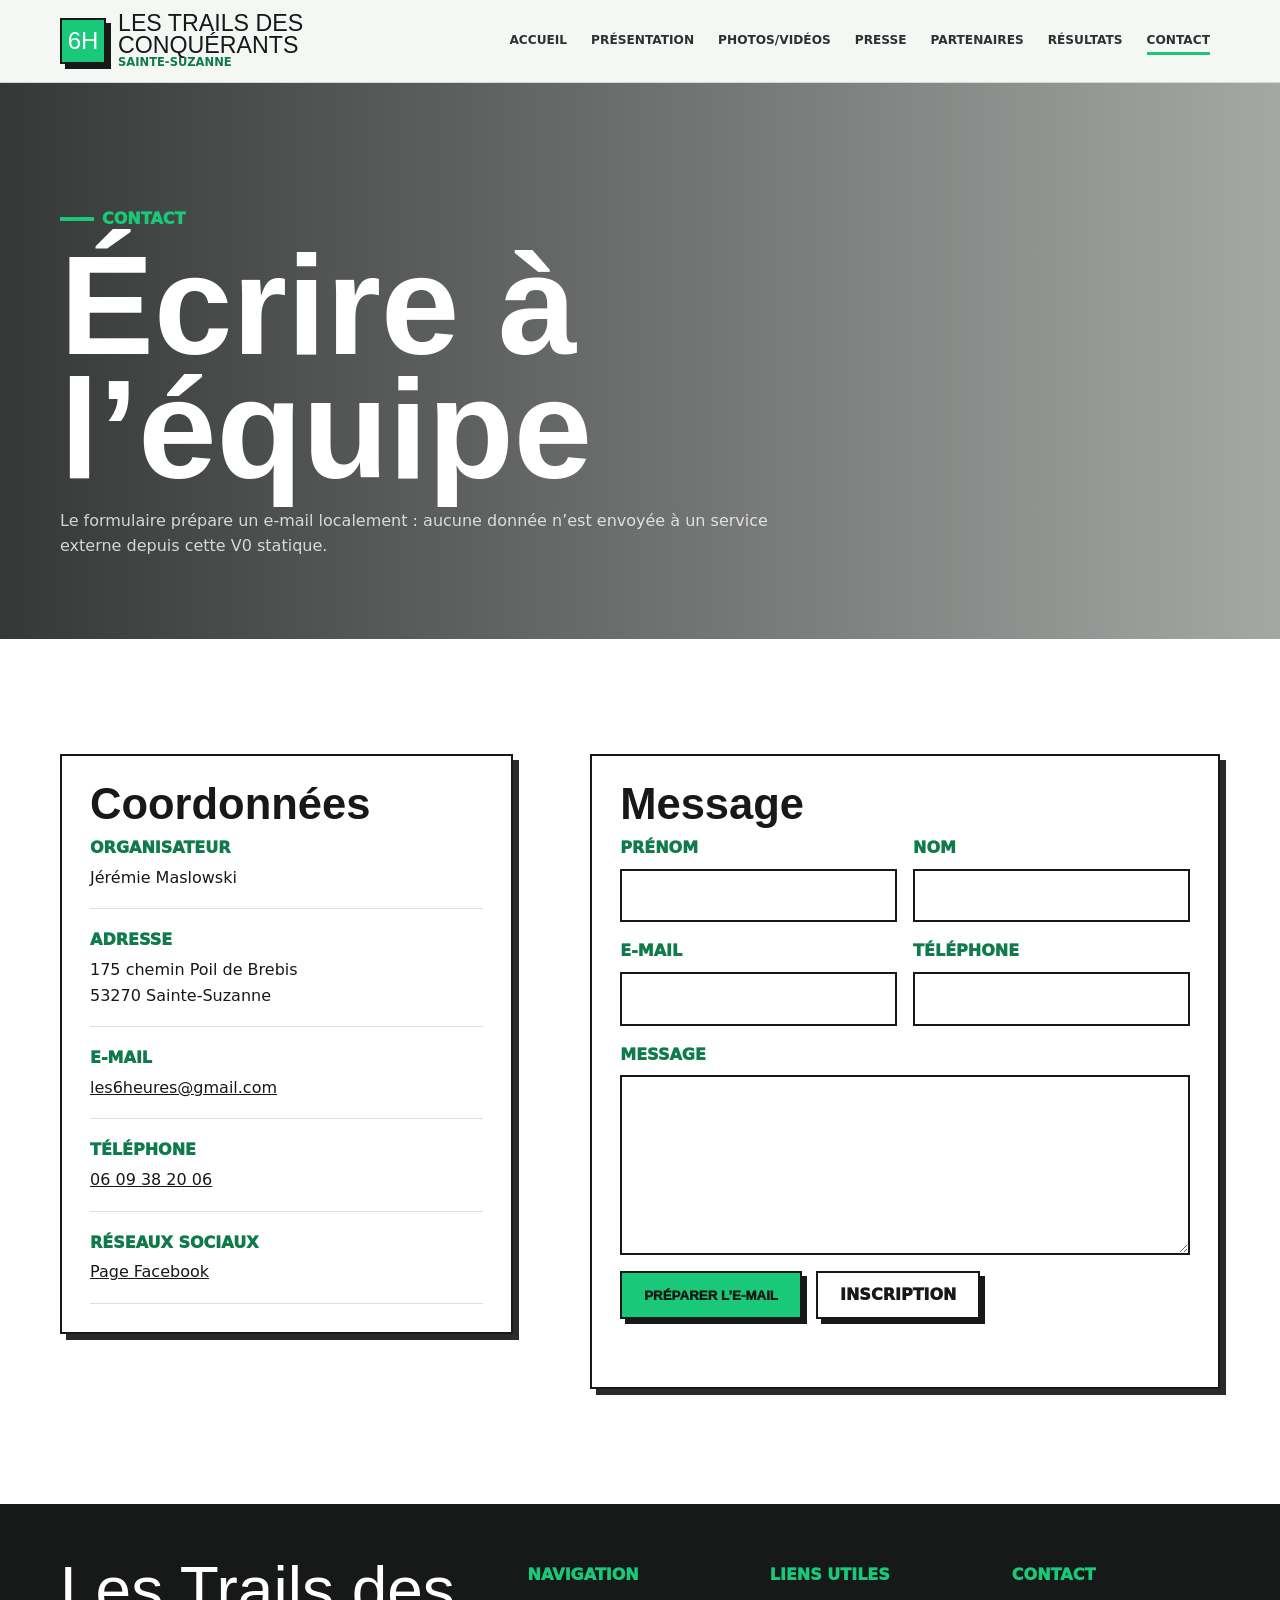
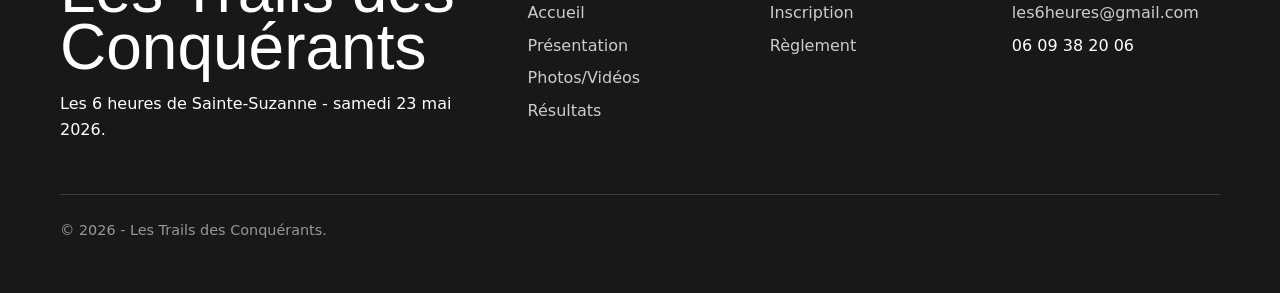
==== contact.html @ f490e1bf "Create Les Trails des Conquerants site" ====
<!doctype html>
<html lang="fr">
  <head>
    <meta charset="utf-8">
    <meta name="viewport" content="width=device-width, initial-scale=1">
    <title>Contact - Les Trails des Conquérants</title>
    <meta name="description" content="Contact de l’organisation des Trails des Conquérants, les 6 heures de Sainte-Suzanne.">
    <link rel="icon" type="image/svg+xml" href="assets/favicon.svg">
    <link rel="stylesheet" href="assets/css/styles.css">
  </head>
  <body data-page="contact">
    <div class="site-shell">
      <header class="site-header"><div class="container nav-wrap"><a class="brand" href="index.html" aria-label="Accueil Les Trails des Conquérants"><span class="brand-badge">6H</span><span><span class="brand-title">Les Trails des Conquérants</span><span class="brand-subtitle">Sainte-Suzanne</span></span></a><button class="menu-toggle" type="button" data-menu-toggle aria-expanded="false" aria-label="Ouvrir le menu"><span class="menu-bars" aria-hidden="true"><span></span><span></span><span></span></span>Menu</button><nav class="site-nav" data-site-nav aria-label="Navigation principale"><a class="nav-link" href="index.html">Accueil</a><a class="nav-link" href="presentation.html">Présentation</a><a class="nav-link" href="photos.html">Photos/Vidéos</a><a class="nav-link" href="presse.html">Presse</a><a class="nav-link" href="partenaires.html">Partenaires</a><a class="nav-link" href="resultats.html">Résultats</a><a class="nav-link" href="contact.html">Contact</a></nav></div></header>
      <main>
        <section class="page-hero with-image" style="--page-image: url('assets/img/hero-village.jpg');">
          <div class="container">
            <span class="eyebrow">Contact</span>
            <h1>Écrire à l’équipe</h1>
            <p>Le formulaire prépare un e-mail localement : aucune donnée n’est envoyée à un service externe depuis cette V0 statique.</p>
          </div>
        </section>

        <section class="section white">
          <div class="container contact-layout">
            <aside class="contact-card">
              <h3>Coordonnées</h3>
              <dl class="contact-list">
                <div><dt>Organisateur</dt><dd>Jérémie Maslowski</dd></div>
                <div><dt>Adresse</dt><dd>175 chemin Poil de Brebis<br>53270 Sainte-Suzanne</dd></div>
                <div><dt>E-mail</dt><dd><a href="mailto:les6heures@gmail.com">les6heures@gmail.com</a></dd></div>
                <div><dt>Téléphone</dt><dd><a href="tel:+33609382006">06 09 38 20 06</a></dd></div>
                <div><dt>Réseaux sociaux</dt><dd><a href="https://www.facebook.com/les.6.heures.de.sainte.suzanne.et.chammes" target="_blank" rel="noreferrer">Page Facebook</a></dd></div>
              </dl>
            </aside>
            <section class="contact-card">
              <h3>Message</h3>
              <form class="contact-form" data-contact-form>
                <div class="form-grid">
                  <div class="field"><label for="prenom">Prénom</label><input id="prenom" name="prenom" autocomplete="given-name"></div>
                  <div class="field"><label for="nom">Nom</label><input id="nom" name="nom" autocomplete="family-name"></div>
                  <div class="field"><label for="email">E-mail</label><input id="email" name="email" type="email" autocomplete="email" required></div>
                  <div class="field"><label for="telephone">Téléphone</label><input id="telephone" name="telephone" type="tel" autocomplete="tel"></div>
                  <div class="field full"><label for="message">Message</label><textarea id="message" name="message" required></textarea></div>
                </div>
                <div class="contact-actions">
                  <button class="button" type="submit">Préparer l’e-mail</button>
                  <a class="button secondary" href="https://www.strayde.com/les-6-heures-de-sainte-suzanne-et-chammes" target="_blank" rel="noreferrer">Inscription</a>
                </div>
                <p class="form-status" data-form-status aria-live="polite"></p>
              </form>
            </section>
          </div>
        </section>
      </main>
      <footer class="site-footer"><div class="container"><div class="footer-grid"><div><p class="footer-logo">Les Trails des Conquérants</p><p>Les 6 heures de Sainte-Suzanne - samedi 23 mai 2026.</p></div><div><span class="footer-title">Navigation</span><ul class="footer-list"><li><a href="index.html">Accueil</a></li><li><a href="presentation.html">Présentation</a></li><li><a href="photos.html">Photos/Vidéos</a></li><li><a href="resultats.html">Résultats</a></li></ul></div><div><span class="footer-title">Liens utiles</span><ul class="footer-list"><li><a href="https://www.strayde.com/les-6-heures-de-sainte-suzanne-et-chammes" target="_blank" rel="noreferrer">Inscription</a></li><li><a href="https://e04a4b11-f566-4e26-bbfb-964e0e38be47.filesusr.com/ugd/b395d0_584824db77064c71834c0f9d84c1de9d.pdf" target="_blank" rel="noreferrer">Règlement</a></li></ul></div><div><span class="footer-title">Contact</span><ul class="footer-list"><li><a href="mailto:les6heures@gmail.com">les6heures@gmail.com</a></li><li>06 09 38 20 06</li></ul></div></div><p class="footer-bottom">© 2026 - Les Trails des Conquérants.</p></div></footer>
    </div>
    <script src="assets/js/main.js"></script>
  </body>
</html>
---- assets/css/styles.css ----
:root {
  --green: #19c879;
  --green-dark: #0f7a4b;
  --ink: #171918;
  --charcoal: #2f3030;
  --mist: #f5f7f4;
  --stone: #e5ddd0;
  --sky: #f2d6d6;
  --white: #ffffff;
  --line: rgba(23, 25, 24, 0.14);
  --shadow: 0 24px 80px rgba(12, 24, 18, 0.18);
  --display: Impact, Haettenschweiler, "Arial Narrow Bold", "Arial Black", sans-serif;
  --body: Inter, ui-sans-serif, system-ui, -apple-system, BlinkMacSystemFont, "Segoe UI", sans-serif;
}

* {
  box-sizing: border-box;
}

html {
  scroll-behavior: smooth;
}

body {
  margin: 0;
  color: var(--ink);
  background: var(--mist);
  font-family: var(--body);
  font-size: 16px;
  line-height: 1.6;
}

body.menu-open {
  overflow: hidden;
}

img {
  display: block;
  max-width: 100%;
}

a {
  color: inherit;
}

.site-shell {
  overflow: hidden;
}

.container {
  width: min(1160px, calc(100% - 40px));
  margin: 0 auto;
}

.site-header {
  position: sticky;
  top: 0;
  z-index: 40;
  background: rgba(245, 247, 244, 0.92);
  border-bottom: 1px solid var(--line);
  backdrop-filter: blur(18px);
}

.nav-wrap {
  display: flex;
  align-items: center;
  justify-content: space-between;
  min-height: 82px;
  gap: 24px;
}

.brand {
  display: grid;
  grid-template-columns: 46px auto;
  align-items: center;
  gap: 12px;
  color: var(--ink);
  text-decoration: none;
}

.brand-badge {
  display: grid;
  place-items: center;
  width: 46px;
  height: 46px;
  border: 2px solid var(--ink);
  background: var(--green);
  color: var(--white);
  font-family: var(--display);
  font-size: 24px;
  line-height: 1;
  box-shadow: 5px 5px 0 var(--ink);
}

.brand-title,
.brand-subtitle,
.eyebrow,
.hero-kicker,
.section-kicker,
.mini-label,
.stat-label,
.button,
.nav-link,
.course-type,
.result-meta,
.footer-title {
  text-transform: uppercase;
}

.brand-title {
  display: block;
  font-family: var(--display);
  font-size: clamp(1.15rem, 2vw, 1.45rem);
  line-height: 0.95;
}

.brand-subtitle {
  display: block;
  color: var(--green-dark);
  font-size: 0.72rem;
  font-weight: 900;
  line-height: 1.2;
}

.menu-toggle {
  display: none;
  align-items: center;
  gap: 8px;
  border: 2px solid var(--ink);
  background: var(--white);
  color: var(--ink);
  min-height: 42px;
  padding: 0 14px;
  font-weight: 900;
  cursor: pointer;
}

.menu-bars {
  display: grid;
  gap: 4px;
}

.menu-bars span {
  width: 18px;
  height: 2px;
  background: var(--ink);
}

.site-nav {
  display: flex;
  align-items: center;
  gap: 4px;
}

.nav-link {
  position: relative;
  padding: 12px 10px;
  color: var(--charcoal);
  font-size: 0.76rem;
  font-weight: 900;
  letter-spacing: 0;
  text-decoration: none;
}

.nav-link::after {
  content: "";
  position: absolute;
  left: 10px;
  right: 10px;
  bottom: 8px;
  height: 3px;
  background: var(--green);
  transform: scaleX(0);
  transform-origin: left;
  transition: transform 180ms ease;
}

.nav-link:hover::after,
.nav-link:focus-visible::after,
[data-page="home"] .nav-link[href="index.html"]::after,
[data-page="presentation"] .nav-link[href="presentation.html"]::after,
[data-page="photos"] .nav-link[href="photos.html"]::after,
[data-page="presse"] .nav-link[href="presse.html"]::after,
[data-page="partenaires"] .nav-link[href="partenaires.html"]::after,
[data-page="resultats"] .nav-link[href="resultats.html"]::after,
[data-page="contact"] .nav-link[href="contact.html"]::after {
  transform: scaleX(1);
}

.button {
  display: inline-flex;
  align-items: center;
  justify-content: center;
  min-height: 48px;
  padding: 0 22px;
  border: 2px solid var(--ink);
  background: var(--green);
  color: var(--ink);
  font-weight: 950;
  text-decoration: none;
  box-shadow: 5px 5px 0 var(--ink);
  transition: transform 160ms ease, box-shadow 160ms ease, background 160ms ease;
}

.button:hover,
.button:focus-visible {
  transform: translate(3px, 3px);
  box-shadow: 2px 2px 0 var(--ink);
}

.button.secondary {
  background: var(--white);
}

.button.dark {
  background: var(--ink);
  color: var(--white);
  box-shadow: 5px 5px 0 var(--green);
}

.button.ghost {
  background: transparent;
  color: var(--white);
  border-color: rgba(255, 255, 255, 0.82);
  box-shadow: none;
}

.hero {
  position: relative;
  min-height: calc(100vh - 82px);
  display: grid;
  align-items: end;
  background:
    linear-gradient(90deg, rgba(10, 14, 12, 0.86) 0%, rgba(10, 14, 12, 0.58) 46%, rgba(10, 14, 12, 0.2) 100%),
    url("../img/hero-village.jpg") center / cover;
  color: var(--white);
}

.hero::after {
  content: "";
  position: absolute;
  inset: auto 0 0;
  height: 12px;
  background: repeating-linear-gradient(90deg, var(--green) 0 70px, var(--ink) 70px 140px);
}

.hero-inner {
  position: relative;
  display: grid;
  grid-template-columns: minmax(0, 1.12fr) minmax(260px, 0.72fr);
  gap: clamp(28px, 6vw, 88px);
  align-items: end;
  padding: clamp(78px, 14vh, 148px) 0 clamp(62px, 10vh, 106px);
}

.hero-copy {
  max-width: 780px;
}

.eyebrow,
.hero-kicker,
.section-kicker,
.mini-label {
  display: inline-flex;
  align-items: center;
  gap: 8px;
  color: var(--green);
  font-weight: 950;
  letter-spacing: 0;
}

.eyebrow::before,
.section-kicker::before {
  content: "";
  width: 34px;
  height: 4px;
  background: currentColor;
}

.hero h1,
.page-hero h1,
.section-title,
.footer-logo {
  font-family: var(--display);
  letter-spacing: 0;
  line-height: 0.88;
}

.hero h1 {
  max-width: 720px;
  margin: 20px 0 18px;
  font-size: clamp(4.2rem, 12vw, 10.5rem);
}

.hero-lead {
  max-width: 640px;
  margin: 0 0 28px;
  color: rgba(255, 255, 255, 0.9);
  font-size: clamp(1.08rem, 2vw, 1.28rem);
}

.hero-actions,
.section-actions,
.cta-actions,
.contact-actions {
  display: flex;
  flex-wrap: wrap;
  gap: 14px;
  align-items: center;
}

.hero-panel {
  align-self: stretch;
  display: grid;
  align-content: space-between;
  gap: 18px;
}

.event-mark {
  min-height: 250px;
  border: 2px solid rgba(255, 255, 255, 0.7);
  background:
    linear-gradient(rgba(255, 255, 255, 0.04), rgba(255, 255, 255, 0.04)),
    url("../img/logo-propositions.png") 100% 100% / 200% 200% no-repeat;
  box-shadow: 10px 10px 0 rgba(25, 200, 121, 0.8);
}

.date-card {
  padding: 22px;
  background: rgba(23, 25, 24, 0.8);
  border: 2px solid rgba(255, 255, 255, 0.22);
}

.date-card strong {
  display: block;
  font-family: var(--display);
  font-size: clamp(2.1rem, 4.6vw, 4rem);
  line-height: 0.9;
}

.date-card span {
  color: rgba(255, 255, 255, 0.76);
  font-weight: 800;
}

.quick-stats {
  display: grid;
  grid-template-columns: repeat(4, 1fr);
  border-bottom: 1px solid var(--line);
  background: var(--white);
}

.stat {
  padding: clamp(22px, 4vw, 40px);
  border-right: 1px solid var(--line);
}

.stat:last-child {
  border-right: 0;
}

.stat-number {
  display: block;
  font-family: var(--display);
  font-size: clamp(2.2rem, 5vw, 5rem);
  line-height: 0.86;
  color: var(--ink);
}

.stat-label {
  display: block;
  margin-top: 8px;
  color: var(--green-dark);
  font-size: 0.82rem;
  font-weight: 950;
}

.section {
  padding: clamp(72px, 9vw, 132px) 0;
}

.section.compact {
  padding: clamp(52px, 7vw, 92px) 0;
}

.section.white {
  background: var(--white);
}

.section.dark {
  background: var(--ink);
  color: var(--white);
}

.section.stone {
  background: var(--stone);
}

.section-header {
  display: grid;
  grid-template-columns: minmax(0, 0.9fr) minmax(280px, 0.62fr);
  gap: clamp(24px, 6vw, 72px);
  align-items: end;
  margin-bottom: clamp(30px, 5vw, 64px);
}

.section-title {
  margin: 10px 0 0;
  font-size: clamp(3rem, 7vw, 7rem);
}

.section-intro {
  margin: 0;
  color: rgba(23, 25, 24, 0.72);
  font-size: clamp(1rem, 1.5vw, 1.18rem);
}

.dark .section-intro {
  color: rgba(255, 255, 255, 0.72);
}

.split {
  display: grid;
  grid-template-columns: minmax(0, 0.96fr) minmax(300px, 0.78fr);
  gap: clamp(28px, 6vw, 84px);
  align-items: center;
}

.text-stack > * + * {
  margin-top: 18px;
}

.text-stack h2,
.text-stack h3 {
  margin-bottom: 0;
}

.image-frame {
  position: relative;
  border: 2px solid var(--ink);
  box-shadow: 12px 12px 0 var(--green);
  overflow: hidden;
}

.image-frame img {
  width: 100%;
  height: 100%;
  min-height: 420px;
  object-fit: cover;
}

.values-grid,
.cards-grid,
.course-grid,
.partners-grid,
.results-grid,
.press-grid,
.video-grid {
  display: grid;
  gap: 18px;
}

.values-grid {
  grid-template-columns: repeat(3, 1fr);
}

.value-card,
.course-card,
.result-card,
.partner-card,
.press-item,
.video-card,
.contact-card,
.quote-card {
  border: 2px solid var(--ink);
  background: var(--white);
  box-shadow: 6px 6px 0 rgba(23, 25, 24, 0.92);
}

.dark .value-card,
.dark .course-card,
.dark .result-card,
.dark .video-card {
  background: #232625;
  color: var(--white);
  border-color: rgba(255, 255, 255, 0.24);
  box-shadow: 6px 6px 0 var(--green);
}

.value-card {
  padding: clamp(24px, 4vw, 36px);
}

.value-card h3,
.course-card h3,
.result-card h3,
.partner-card h3,
.video-card h3,
.contact-card h3 {
  margin: 0 0 10px;
  font-family: var(--display);
  font-size: clamp(1.8rem, 3.4vw, 3rem);
  line-height: 0.95;
}

.value-card p,
.course-card p,
.partner-card p,
.video-card p,
.contact-card p {
  margin: 0;
}

.cards-grid {
  grid-template-columns: repeat(3, minmax(0, 1fr));
}

.course-grid {
  grid-template-columns: repeat(4, minmax(0, 1fr));
}

.course-card {
  min-height: 100%;
  padding: 22px;
}

.course-distance {
  display: block;
  color: var(--green);
  font-family: var(--display);
  font-size: clamp(3rem, 6vw, 5.6rem);
  line-height: 0.88;
}

.course-type,
.result-meta {
  display: block;
  margin: 8px 0 14px;
  color: var(--green-dark);
  font-size: 0.8rem;
  font-weight: 950;
}

.dark .course-type,
.dark .result-meta {
  color: var(--green);
}

.page-hero {
  position: relative;
  display: grid;
  align-items: end;
  min-height: 430px;
  background: var(--ink);
  color: var(--white);
}

.page-hero.with-image {
  background:
    linear-gradient(90deg, rgba(10, 14, 12, 0.82), rgba(10, 14, 12, 0.34)),
    var(--page-image) center / cover;
}

.page-hero .container {
  padding: 120px 0 64px;
}

.page-hero h1 {
  max-width: 900px;
  margin: 12px 0 0;
  font-size: clamp(4rem, 11vw, 10rem);
}

.page-hero p {
  max-width: 720px;
  color: rgba(255, 255, 255, 0.78);
}

.schedule {
  display: grid;
  gap: 10px;
}

.schedule-row {
  display: grid;
  grid-template-columns: 120px 1fr;
  gap: 18px;
  padding: 18px 0;
  border-bottom: 1px solid var(--line);
}

.schedule-time {
  color: var(--green-dark);
  font-family: var(--display);
  font-size: 1.8rem;
  line-height: 0.95;
}

.gallery {
  display: grid;
  grid-template-columns: repeat(12, 1fr);
  grid-auto-rows: 110px;
  gap: 12px;
}

.gallery a {
  position: relative;
  grid-column: span 4;
  overflow: hidden;
  border: 2px solid var(--ink);
  background: var(--ink);
}

.gallery a:nth-child(1),
.gallery a:nth-child(6) {
  grid-column: span 6;
  grid-row: span 3;
}

.gallery a:nth-child(2),
.gallery a:nth-child(5) {
  grid-row: span 2;
}

.gallery a:nth-child(3),
.gallery a:nth-child(4),
.gallery a:nth-child(7) {
  grid-row: span 2;
}

.gallery img,
.press-item img {
  width: 100%;
  height: 100%;
  object-fit: cover;
  transition: transform 260ms ease;
}

.gallery a:hover img,
.press-item:hover img {
  transform: scale(1.04);
}

.video-grid {
  grid-template-columns: repeat(3, 1fr);
}

.video-card {
  display: flex;
  flex-direction: column;
  min-height: 220px;
  padding: 24px;
}

.video-card .button {
  margin-top: auto;
  align-self: flex-start;
}

.press-grid {
  grid-template-columns: repeat(3, 1fr);
}

.press-item {
  min-height: 360px;
  overflow: hidden;
}

.partners-grid {
  grid-template-columns: repeat(3, 1fr);
}

.partner-card {
  display: grid;
  grid-template-rows: 150px auto;
  min-height: 100%;
  overflow: hidden;
}

.partner-logo {
  display: grid;
  place-items: center;
  padding: 22px;
  background: #f7f7f3;
  border-bottom: 2px solid var(--ink);
}

.partner-logo img {
  max-width: 100%;
  max-height: 104px;
  object-fit: contain;
}

.partner-copy {
  padding: 22px;
}

.partner-copy h3 {
  font-size: clamp(1.3rem, 2.5vw, 2.1rem);
}

.results-grid {
  grid-template-columns: repeat(3, 1fr);
}

.result-card {
  padding: 28px;
}

.quote-row {
  display: grid;
  grid-template-columns: repeat(3, 1fr);
  gap: 18px;
}

.quote-card {
  padding: 26px;
}

.quote-card blockquote {
  margin: 0;
  font-size: 1.05rem;
}

.quote-card cite {
  display: block;
  margin-top: 16px;
  color: var(--green-dark);
  font-style: normal;
  font-weight: 900;
}

.contact-layout {
  display: grid;
  grid-template-columns: minmax(260px, 0.72fr) minmax(0, 1fr);
  gap: clamp(28px, 6vw, 80px);
  align-items: start;
}

.contact-card {
  padding: 28px;
}

.contact-list {
  display: grid;
  gap: 18px;
  margin: 0;
}

.contact-list div {
  padding-bottom: 18px;
  border-bottom: 1px solid var(--line);
}

.contact-list dt {
  color: var(--green-dark);
  font-weight: 950;
  text-transform: uppercase;
}

.contact-list dd {
  margin: 4px 0 0;
}

.contact-form {
  display: grid;
  gap: 16px;
}

.form-grid {
  display: grid;
  grid-template-columns: repeat(2, 1fr);
  gap: 16px;
}

.field {
  display: grid;
  gap: 8px;
}

.field.full {
  grid-column: 1 / -1;
}

.field label {
  color: var(--green-dark);
  font-weight: 950;
  text-transform: uppercase;
}

.field input,
.field textarea {
  width: 100%;
  border: 2px solid var(--ink);
  background: var(--white);
  color: var(--ink);
  font: inherit;
  min-height: 48px;
  padding: 12px 14px;
}

.field textarea {
  min-height: 180px;
  resize: vertical;
}

.form-status {
  min-height: 24px;
  margin: 0;
  color: var(--green-dark);
  font-weight: 800;
}

.cta-band {
  background:
    linear-gradient(90deg, rgba(23, 25, 24, 0.9), rgba(23, 25, 24, 0.62)),
    url("../img/village-panorama.jpg") center / cover;
  color: var(--white);
}

.cta-layout {
  display: grid;
  grid-template-columns: minmax(0, 1fr) auto;
  gap: 28px;
  align-items: center;
}

.cta-layout h2 {
  margin: 0 0 12px;
  font-family: var(--display);
  font-size: clamp(3rem, 7vw, 6.5rem);
  line-height: 0.88;
}

.cta-layout p {
  max-width: 680px;
  margin: 0;
  color: rgba(255, 255, 255, 0.75);
}

.site-footer {
  background: var(--ink);
  color: var(--white);
  padding: 58px 0 36px;
}

.footer-grid {
  display: grid;
  grid-template-columns: minmax(240px, 1fr) repeat(3, minmax(160px, 0.48fr));
  gap: 34px;
}

.footer-logo {
  margin: 0 0 12px;
  font-size: clamp(2.4rem, 5vw, 4.2rem);
}

.footer-title {
  display: block;
  margin-bottom: 12px;
  color: var(--green);
  font-weight: 950;
}

.footer-list {
  display: grid;
  gap: 7px;
  margin: 0;
  padding: 0;
  list-style: none;
}

.footer-list a {
  color: rgba(255, 255, 255, 0.78);
  text-decoration: none;
}

.footer-list a:hover,
.footer-list a:focus-visible {
  color: var(--green);
}

.footer-bottom {
  margin-top: 36px;
  padding-top: 24px;
  border-top: 1px solid rgba(255, 255, 255, 0.16);
  color: rgba(255, 255, 255, 0.55);
  font-size: 0.9rem;
}

.sr-only {
  position: absolute;
  width: 1px;
  height: 1px;
  padding: 0;
  margin: -1px;
  overflow: hidden;
  clip: rect(0, 0, 0, 0);
  white-space: nowrap;
  border: 0;
}

@media (max-width: 980px) {
  .menu-toggle {
    display: inline-flex;
    position: relative;
    z-index: 50;
  }

  .site-nav {
    position: fixed;
    inset: 0;
    display: grid;
    align-content: center;
    justify-items: start;
    gap: 10px;
    padding: 96px 36px 36px;
    background: var(--ink);
    color: var(--white);
    transform: translateX(100%);
    transition: transform 220ms ease;
  }

  .menu-open .site-nav {
    transform: translateX(0);
  }

  .nav-link {
    color: var(--white);
    font-family: var(--display);
    font-size: clamp(2.2rem, 10vw, 5rem);
    line-height: 0.95;
  }

  .nav-link::after {
    bottom: 4px;
    height: 5px;
  }

  .hero-inner,
  .section-header,
  .split,
  .contact-layout,
  .cta-layout,
  .footer-grid {
    grid-template-columns: 1fr;
  }

  .hero-panel {
    grid-template-columns: 1fr 1fr;
  }

  .quick-stats,
  .course-grid,
  .partners-grid,
  .results-grid,
  .video-grid,
  .quote-row,
  .values-grid {
    grid-template-columns: repeat(2, 1fr);
  }

  .press-grid {
    grid-template-columns: repeat(2, 1fr);
  }
}

@media (max-width: 680px) {
  .container {
    width: min(100% - 28px, 1160px);
  }

  .brand {
    grid-template-columns: 40px auto;
  }

  .brand-badge {
    width: 40px;
    height: 40px;
    font-size: 21px;
    box-shadow: 4px 4px 0 var(--ink);
  }

  .brand-title {
    font-size: 1rem;
  }

  .brand-subtitle {
    font-size: 0.64rem;
  }

  .nav-wrap {
    min-height: 72px;
  }

  .hero {
    min-height: calc(100vh - 72px);
  }

  .hero h1,
  .page-hero h1 {
    font-size: clamp(3.4rem, 18vw, 5.8rem);
  }

  .hero-inner {
    padding-top: 70px;
  }

  .hero-panel,
  .quick-stats,
  .course-grid,
  .partners-grid,
  .results-grid,
  .video-grid,
  .press-grid,
  .quote-row,
  .values-grid,
  .cards-grid,
  .form-grid {
    grid-template-columns: 1fr;
  }

  .event-mark {
    min-height: 220px;
  }

  .stat {
    border-right: 0;
    border-bottom: 1px solid var(--line);
  }

  .gallery {
    grid-template-columns: 1fr;
    grid-auto-rows: 240px;
  }

  .gallery a,
  .gallery a:nth-child(1),
  .gallery a:nth-child(2),
  .gallery a:nth-child(3),
  .gallery a:nth-child(4),
  .gallery a:nth-child(5),
  .gallery a:nth-child(6),
  .gallery a:nth-child(7) {
    grid-column: auto;
    grid-row: auto;
  }

  .schedule-row {
    grid-template-columns: 1fr;
    gap: 6px;
  }

  .cta-actions,
  .hero-actions,
  .section-actions,
  .contact-actions {
    align-items: stretch;
  }

  .button {
    width: 100%;
  }
}
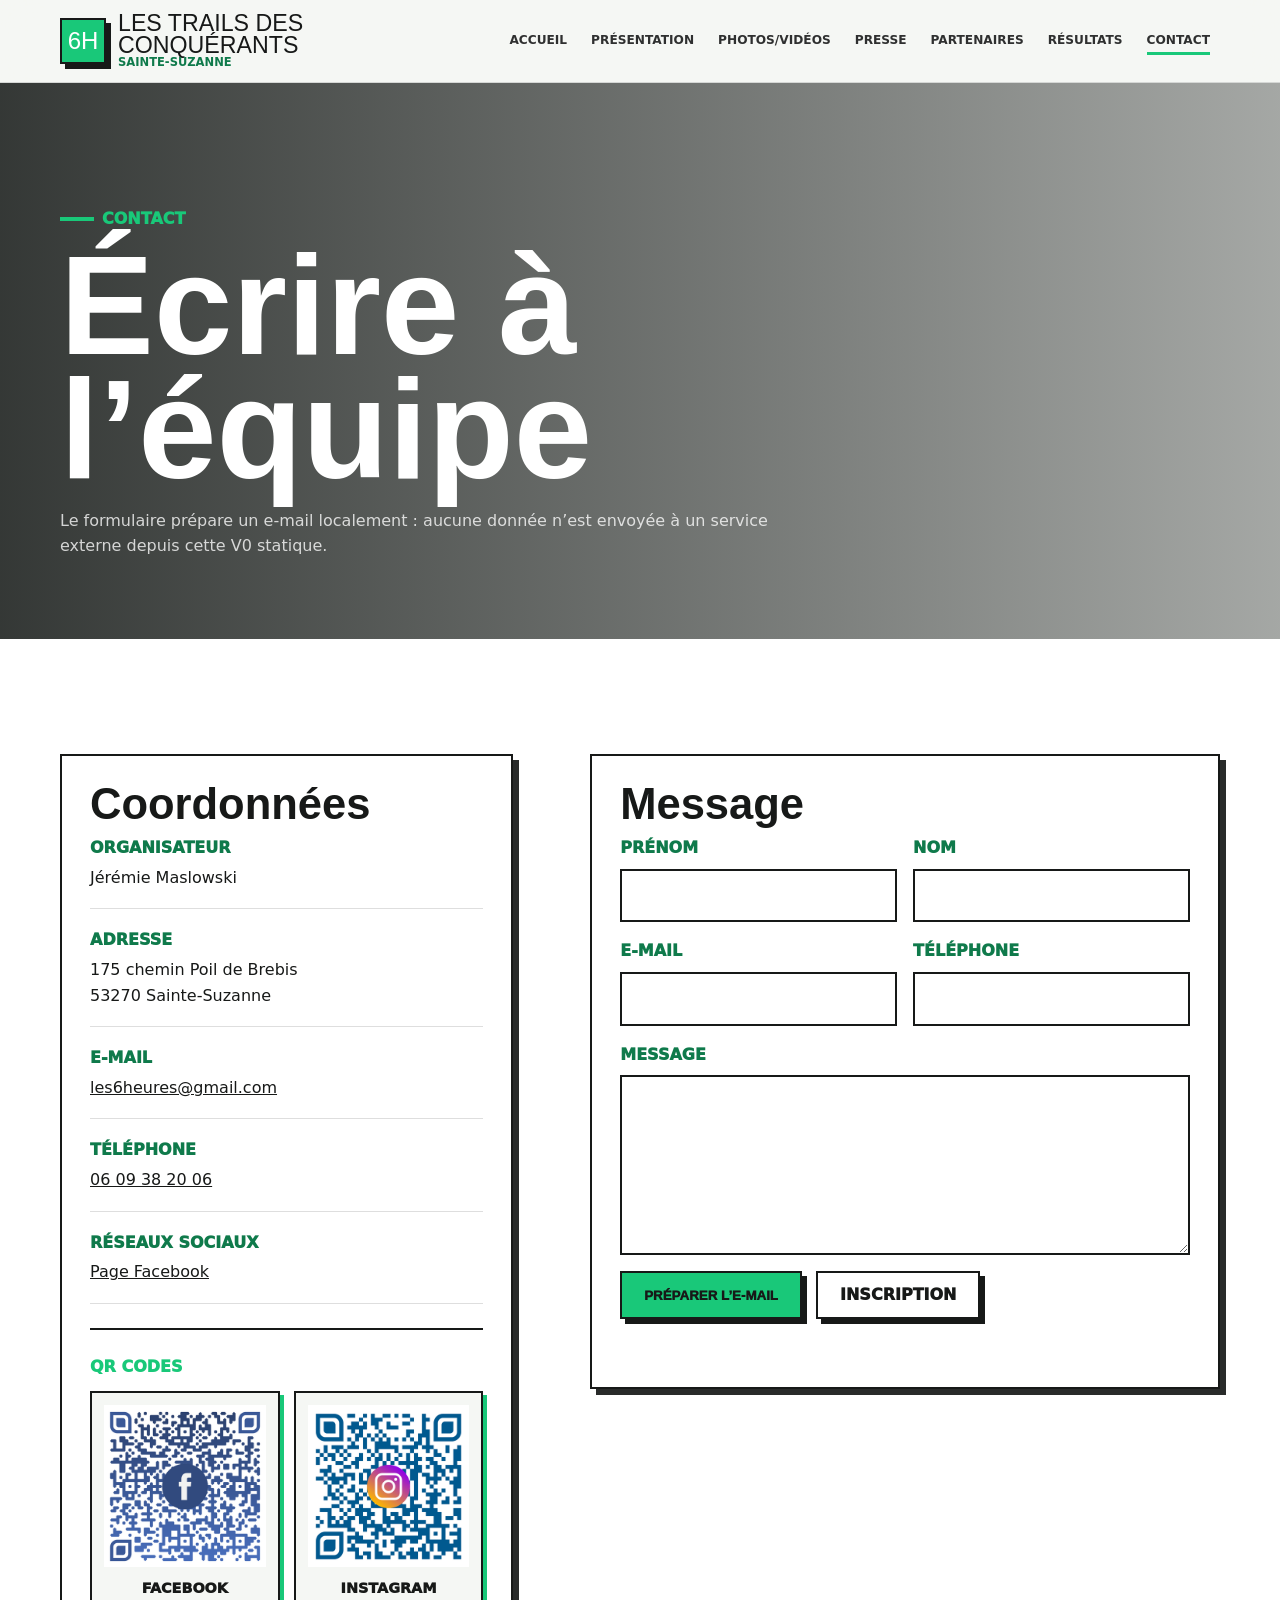
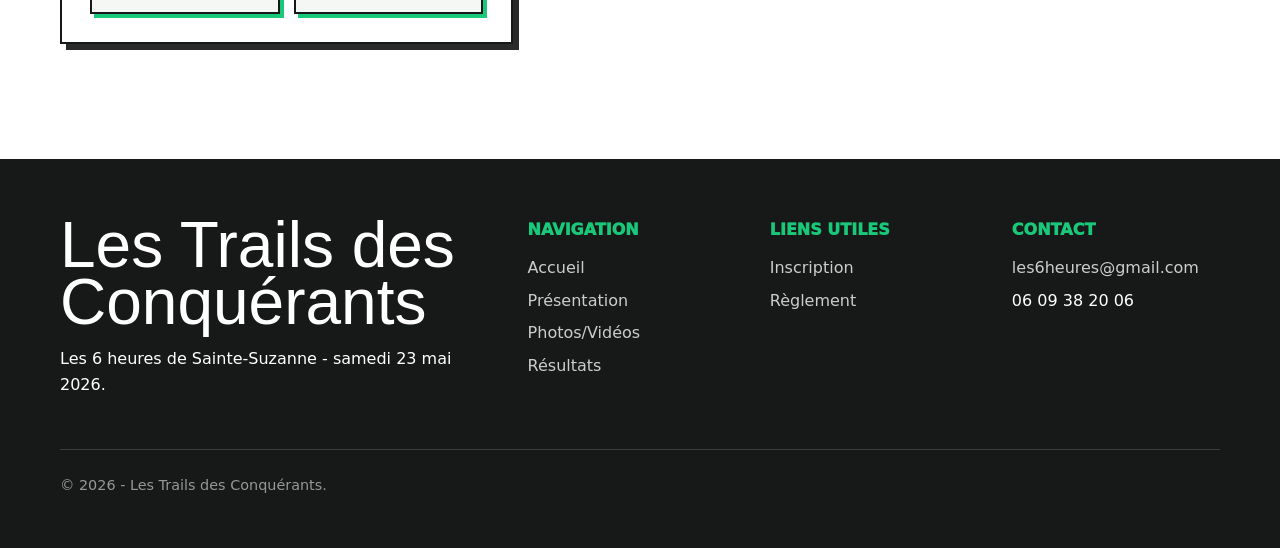
==== commit 482988e7: "Update signup links and add social QR codes" ====
--- a/contact.html
+++ b/contact.html
@@ -31,6 +31,19 @@
                 <div><dt>Téléphone</dt><dd><a href="tel:+33609382006">06 09 38 20 06</a></dd></div>
                 <div><dt>Réseaux sociaux</dt><dd><a href="https://www.facebook.com/les.6.heures.de.sainte.suzanne.et.chammes" target="_blank" rel="noreferrer">Page Facebook</a></dd></div>
               </dl>
+              <div class="qr-section">
+                <span class="footer-title">QR codes</span>
+                <div class="qr-grid">
+                  <a class="qr-card" href="assets/img/qr/facebook.png" aria-label="Agrandir le QR code Facebook">
+                    <img src="assets/img/qr/facebook.png" alt="QR code Facebook des Trails des Conquérants">
+                    <strong>Facebook</strong>
+                  </a>
+                  <a class="qr-card" href="assets/img/qr/social-2.png" aria-label="Agrandir le QR code Instagram">
+                    <img src="assets/img/qr/social-2.png" alt="QR code Instagram des Trails des Conquérants">
+                    <strong>Instagram</strong>
+                  </a>
+                </div>
+              </div>
             </aside>
             <section class="contact-card">
               <h3>Message</h3>
@@ -44,7 +57,7 @@
                 </div>
                 <div class="contact-actions">
                   <button class="button" type="submit">Préparer l’e-mail</button>
-                  <a class="button secondary" href="https://www.strayde.com/les-6-heures-de-sainte-suzanne-et-chammes" target="_blank" rel="noreferrer">Inscription</a>
+                  <a class="button secondary" href="https://www.finishers.com/course/trail-des-conquerants" target="_blank" rel="noreferrer">Inscription</a>
                 </div>
                 <p class="form-status" data-form-status aria-live="polite"></p>
               </form>
@@ -52,7 +65,7 @@
           </div>
         </section>
       </main>
-      <footer class="site-footer"><div class="container"><div class="footer-grid"><div><p class="footer-logo">Les Trails des Conquérants</p><p>Les 6 heures de Sainte-Suzanne - samedi 23 mai 2026.</p></div><div><span class="footer-title">Navigation</span><ul class="footer-list"><li><a href="index.html">Accueil</a></li><li><a href="presentation.html">Présentation</a></li><li><a href="photos.html">Photos/Vidéos</a></li><li><a href="resultats.html">Résultats</a></li></ul></div><div><span class="footer-title">Liens utiles</span><ul class="footer-list"><li><a href="https://www.strayde.com/les-6-heures-de-sainte-suzanne-et-chammes" target="_blank" rel="noreferrer">Inscription</a></li><li><a href="https://e04a4b11-f566-4e26-bbfb-964e0e38be47.filesusr.com/ugd/b395d0_584824db77064c71834c0f9d84c1de9d.pdf" target="_blank" rel="noreferrer">Règlement</a></li></ul></div><div><span class="footer-title">Contact</span><ul class="footer-list"><li><a href="mailto:les6heures@gmail.com">les6heures@gmail.com</a></li><li>06 09 38 20 06</li></ul></div></div><p class="footer-bottom">© 2026 - Les Trails des Conquérants.</p></div></footer>
+      <footer class="site-footer"><div class="container"><div class="footer-grid"><div><p class="footer-logo">Les Trails des Conquérants</p><p>Les 6 heures de Sainte-Suzanne - samedi 23 mai 2026.</p></div><div><span class="footer-title">Navigation</span><ul class="footer-list"><li><a href="index.html">Accueil</a></li><li><a href="presentation.html">Présentation</a></li><li><a href="photos.html">Photos/Vidéos</a></li><li><a href="resultats.html">Résultats</a></li></ul></div><div><span class="footer-title">Liens utiles</span><ul class="footer-list"><li><a href="https://www.finishers.com/course/trail-des-conquerants" target="_blank" rel="noreferrer">Inscription</a></li><li><a href="https://e04a4b11-f566-4e26-bbfb-964e0e38be47.filesusr.com/ugd/b395d0_584824db77064c71834c0f9d84c1de9d.pdf" target="_blank" rel="noreferrer">Règlement</a></li></ul></div><div><span class="footer-title">Contact</span><ul class="footer-list"><li><a href="mailto:les6heures@gmail.com">les6heures@gmail.com</a></li><li>06 09 38 20 06</li></ul></div></div><p class="footer-bottom">© 2026 - Les Trails des Conquérants.</p></div></footer>
     </div>
     <script src="assets/js/main.js"></script>
   </body>
--- a/assets/css/styles.css
+++ b/assets/css/styles.css
@@ -762,6 +762,43 @@
   margin: 4px 0 0;
 }
 
+.qr-section {
+  margin-top: 24px;
+  padding-top: 24px;
+  border-top: 2px solid var(--ink);
+}
+
+.qr-grid {
+  display: grid;
+  grid-template-columns: repeat(2, minmax(0, 1fr));
+  gap: 14px;
+}
+
+.qr-card {
+  display: grid;
+  gap: 10px;
+  padding: 12px;
+  background: var(--mist);
+  border: 2px solid var(--ink);
+  color: var(--ink);
+  text-align: center;
+  text-decoration: none;
+  box-shadow: 4px 4px 0 var(--green);
+}
+
+.qr-card img {
+  width: 100%;
+  aspect-ratio: 1;
+  object-fit: contain;
+  background: var(--white);
+}
+
+.qr-card strong {
+  font-size: 0.9rem;
+  font-weight: 950;
+  text-transform: uppercase;
+}
+
 .contact-form {
   display: grid;
   gap: 16px;
@@ -1016,7 +1053,8 @@
   .quote-row,
   .values-grid,
   .cards-grid,
-  .form-grid {
+  .form-grid,
+  .qr-grid {
     grid-template-columns: 1fr;
   }
 
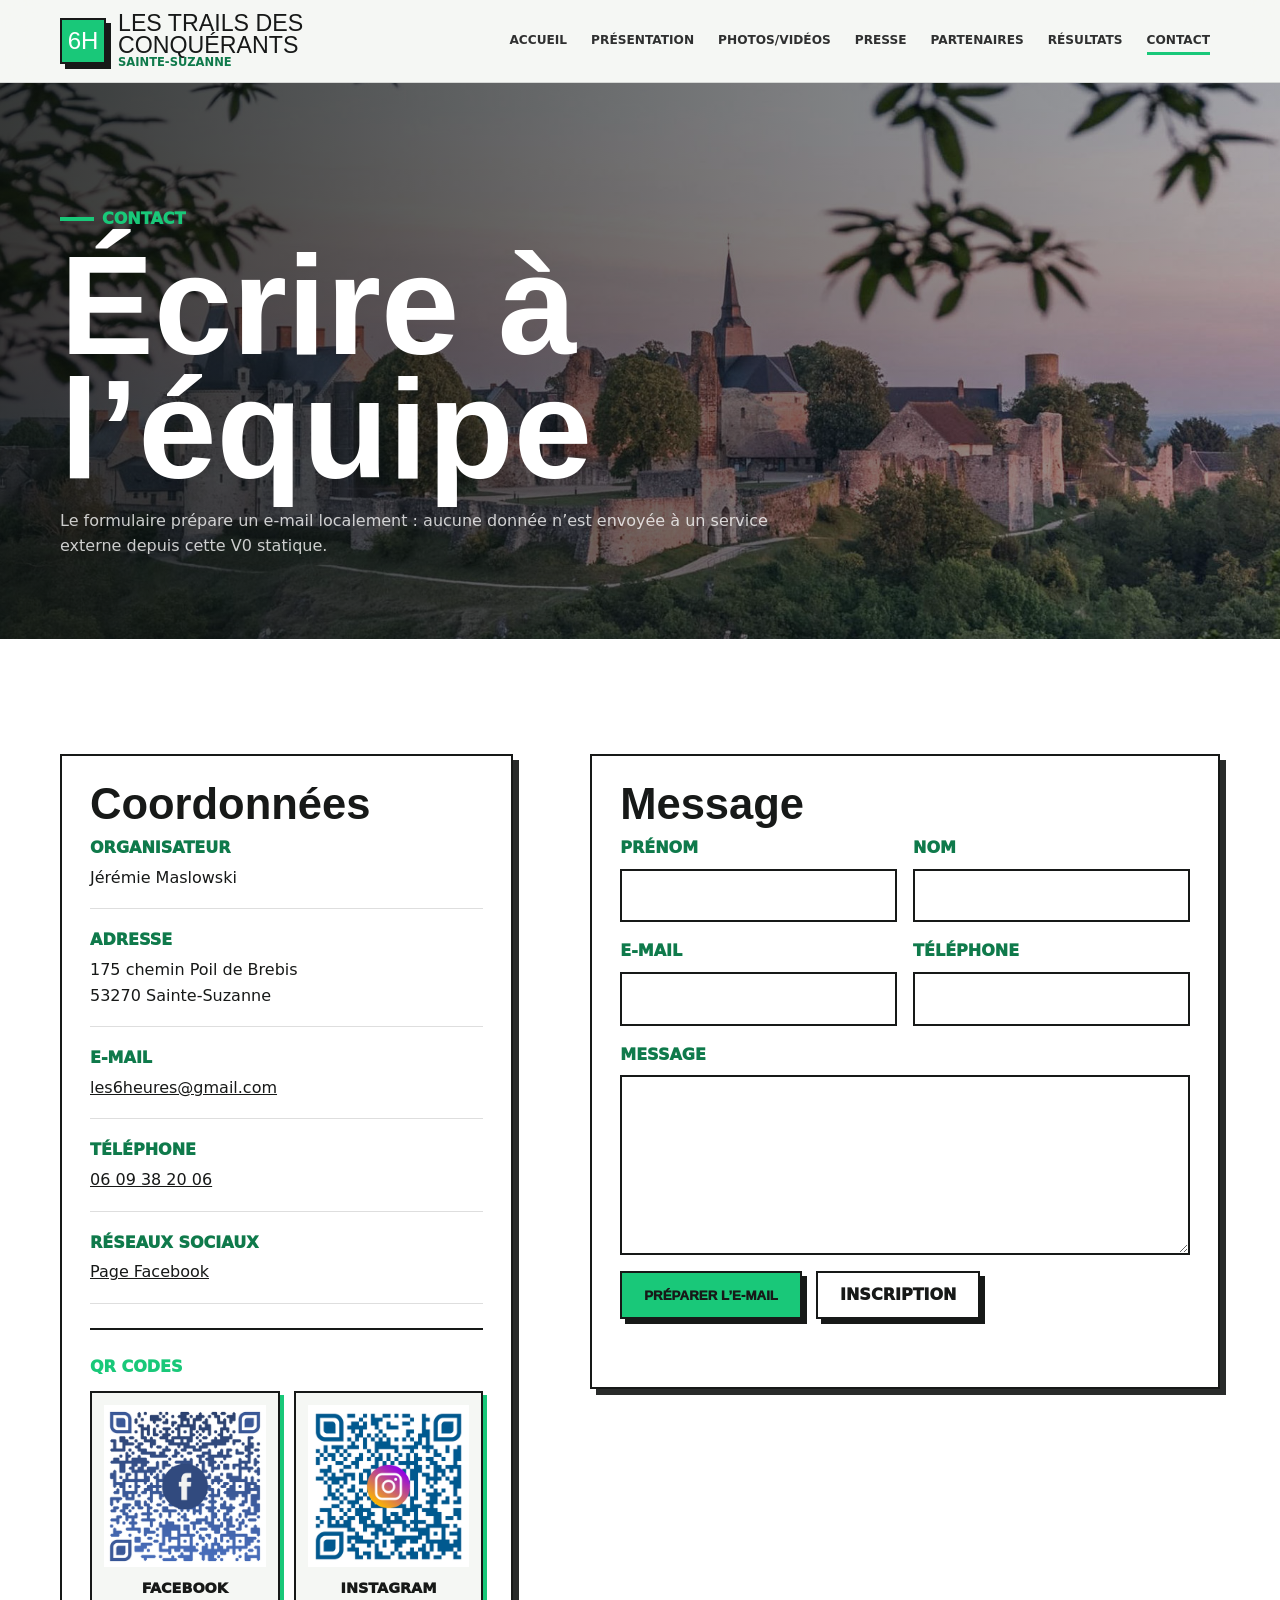
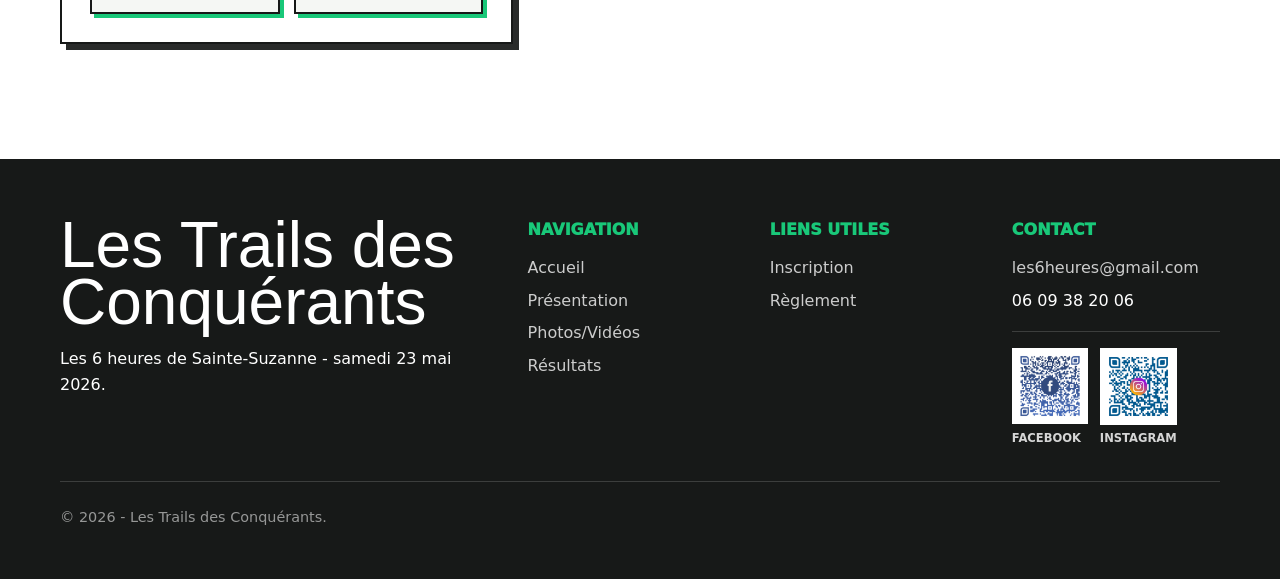
==== commit af54937f: "Add social QR codes to footer" ====
--- a/contact.html
+++ b/contact.html
@@ -12,7 +12,7 @@
     <div class="site-shell">
       <header class="site-header"><div class="container nav-wrap"><a class="brand" href="index.html" aria-label="Accueil Les Trails des Conquérants"><span class="brand-badge">6H</span><span><span class="brand-title">Les Trails des Conquérants</span><span class="brand-subtitle">Sainte-Suzanne</span></span></a><button class="menu-toggle" type="button" data-menu-toggle aria-expanded="false" aria-label="Ouvrir le menu"><span class="menu-bars" aria-hidden="true"><span></span><span></span><span></span></span>Menu</button><nav class="site-nav" data-site-nav aria-label="Navigation principale"><a class="nav-link" href="index.html">Accueil</a><a class="nav-link" href="presentation.html">Présentation</a><a class="nav-link" href="photos.html">Photos/Vidéos</a><a class="nav-link" href="presse.html">Presse</a><a class="nav-link" href="partenaires.html">Partenaires</a><a class="nav-link" href="resultats.html">Résultats</a><a class="nav-link" href="contact.html">Contact</a></nav></div></header>
       <main>
-        <section class="page-hero with-image" style="--page-image: url('assets/img/hero-village.jpg');">
+        <section class="page-hero with-image" style="--page-image: url('../img/hero-village.jpg');">
           <div class="container">
             <span class="eyebrow">Contact</span>
             <h1>Écrire à l’équipe</h1>
@@ -65,7 +65,19 @@
           </div>
         </section>
       </main>
-      <footer class="site-footer"><div class="container"><div class="footer-grid"><div><p class="footer-logo">Les Trails des Conquérants</p><p>Les 6 heures de Sainte-Suzanne - samedi 23 mai 2026.</p></div><div><span class="footer-title">Navigation</span><ul class="footer-list"><li><a href="index.html">Accueil</a></li><li><a href="presentation.html">Présentation</a></li><li><a href="photos.html">Photos/Vidéos</a></li><li><a href="resultats.html">Résultats</a></li></ul></div><div><span class="footer-title">Liens utiles</span><ul class="footer-list"><li><a href="https://www.finishers.com/course/trail-des-conquerants" target="_blank" rel="noreferrer">Inscription</a></li><li><a href="https://e04a4b11-f566-4e26-bbfb-964e0e38be47.filesusr.com/ugd/b395d0_584824db77064c71834c0f9d84c1de9d.pdf" target="_blank" rel="noreferrer">Règlement</a></li></ul></div><div><span class="footer-title">Contact</span><ul class="footer-list"><li><a href="mailto:les6heures@gmail.com">les6heures@gmail.com</a></li><li>06 09 38 20 06</li></ul></div></div><p class="footer-bottom">© 2026 - Les Trails des Conquérants.</p></div></footer>
+      <footer class="site-footer"><div class="container"><div class="footer-grid"><div><p class="footer-logo">Les Trails des Conquérants</p><p>Les 6 heures de Sainte-Suzanne - samedi 23 mai 2026.</p></div><div><span class="footer-title">Navigation</span><ul class="footer-list"><li><a href="index.html">Accueil</a></li><li><a href="presentation.html">Présentation</a></li><li><a href="photos.html">Photos/Vidéos</a></li><li><a href="resultats.html">Résultats</a></li></ul></div><div><span class="footer-title">Liens utiles</span><ul class="footer-list"><li><a href="https://www.finishers.com/course/trail-des-conquerants" target="_blank" rel="noreferrer">Inscription</a></li><li><a href="https://e04a4b11-f566-4e26-bbfb-964e0e38be47.filesusr.com/ugd/b395d0_584824db77064c71834c0f9d84c1de9d.pdf" target="_blank" rel="noreferrer">Règlement</a></li></ul></div><div><span class="footer-title">Contact</span><ul class="footer-list"><li><a href="mailto:les6heures@gmail.com">les6heures@gmail.com</a></li><li>06 09 38 20 06</li></ul>
+              <div class="footer-qr-section" aria-label="QR codes réseaux sociaux">
+                <div class="footer-qr-grid">
+                  <a class="footer-qr-card" href="assets/img/qr/facebook.png" aria-label="Agrandir le QR code Facebook">
+                    <img src="assets/img/qr/facebook.png" alt="QR code Facebook des Trails des Conquérants">
+                    <span>Facebook</span>
+                  </a>
+                  <a class="footer-qr-card" href="assets/img/qr/social-2.png" aria-label="Agrandir le QR code Instagram">
+                    <img src="assets/img/qr/social-2.png" alt="QR code Instagram des Trails des Conquérants">
+                    <span>Instagram</span>
+                  </a>
+                </div>
+              </div></div></div><p class="footer-bottom">© 2026 - Les Trails des Conquérants.</p></div></footer>
     </div>
     <script src="assets/js/main.js"></script>
   </body>
--- a/assets/css/styles.css
+++ b/assets/css/styles.css
@@ -917,6 +917,43 @@
   color: var(--green);
 }
 
+.footer-qr-section {
+  margin-top: 18px;
+  padding-top: 16px;
+  border-top: 1px solid rgba(255, 255, 255, 0.16);
+}
+
+.footer-qr-grid {
+  display: grid;
+  grid-template-columns: repeat(2, minmax(0, 76px));
+  gap: 12px;
+}
+
+.footer-qr-card {
+  display: grid;
+  gap: 7px;
+  color: rgba(255, 255, 255, 0.82);
+  font-size: 0.72rem;
+  font-weight: 900;
+  line-height: 1.1;
+  text-decoration: none;
+  text-transform: uppercase;
+}
+
+.footer-qr-card img {
+  width: 100%;
+  aspect-ratio: 1;
+  padding: 4px;
+  border: 2px solid rgba(255, 255, 255, 0.2);
+  background: var(--white);
+  object-fit: contain;
+}
+
+.footer-qr-card:hover,
+.footer-qr-card:focus-visible {
+  color: var(--green);
+}
+
 .footer-bottom {
   margin-top: 36px;
   padding-top: 24px;
@@ -948,12 +985,16 @@
     position: fixed;
     inset: 0;
     display: grid;
-    align-content: center;
-    justify-items: start;
-    gap: 10px;
-    padding: 96px 36px 36px;
+    align-content: start;
+    justify-items: stretch;
+    gap: 0;
+    min-height: 100dvh;
+    width: 100%;
+    padding: 104px 24px 36px;
     background: var(--ink);
     color: var(--white);
+    overflow-y: auto;
+    overflow-x: hidden;
     transform: translateX(100%);
     transition: transform 220ms ease;
   }
@@ -963,15 +1004,24 @@
   }
 
   .nav-link {
+    width: min(100%, 420px);
+    max-width: 100%;
+    padding: 17px 0;
+    border-bottom: 1px solid rgba(255, 255, 255, 0.18);
     color: var(--white);
-    font-family: var(--display);
-    font-size: clamp(2.2rem, 10vw, 5rem);
-    line-height: 0.95;
+    font-family: var(--body);
+    font-size: clamp(1.05rem, 4.8vw, 1.35rem);
+    font-weight: 950;
+    line-height: 1.18;
+    overflow-wrap: anywhere;
   }
 
   .nav-link::after {
-    bottom: 4px;
-    height: 5px;
+    left: 0;
+    right: auto;
+    bottom: 9px;
+    width: 42px;
+    height: 4px;
   }
 
   .hero-inner,
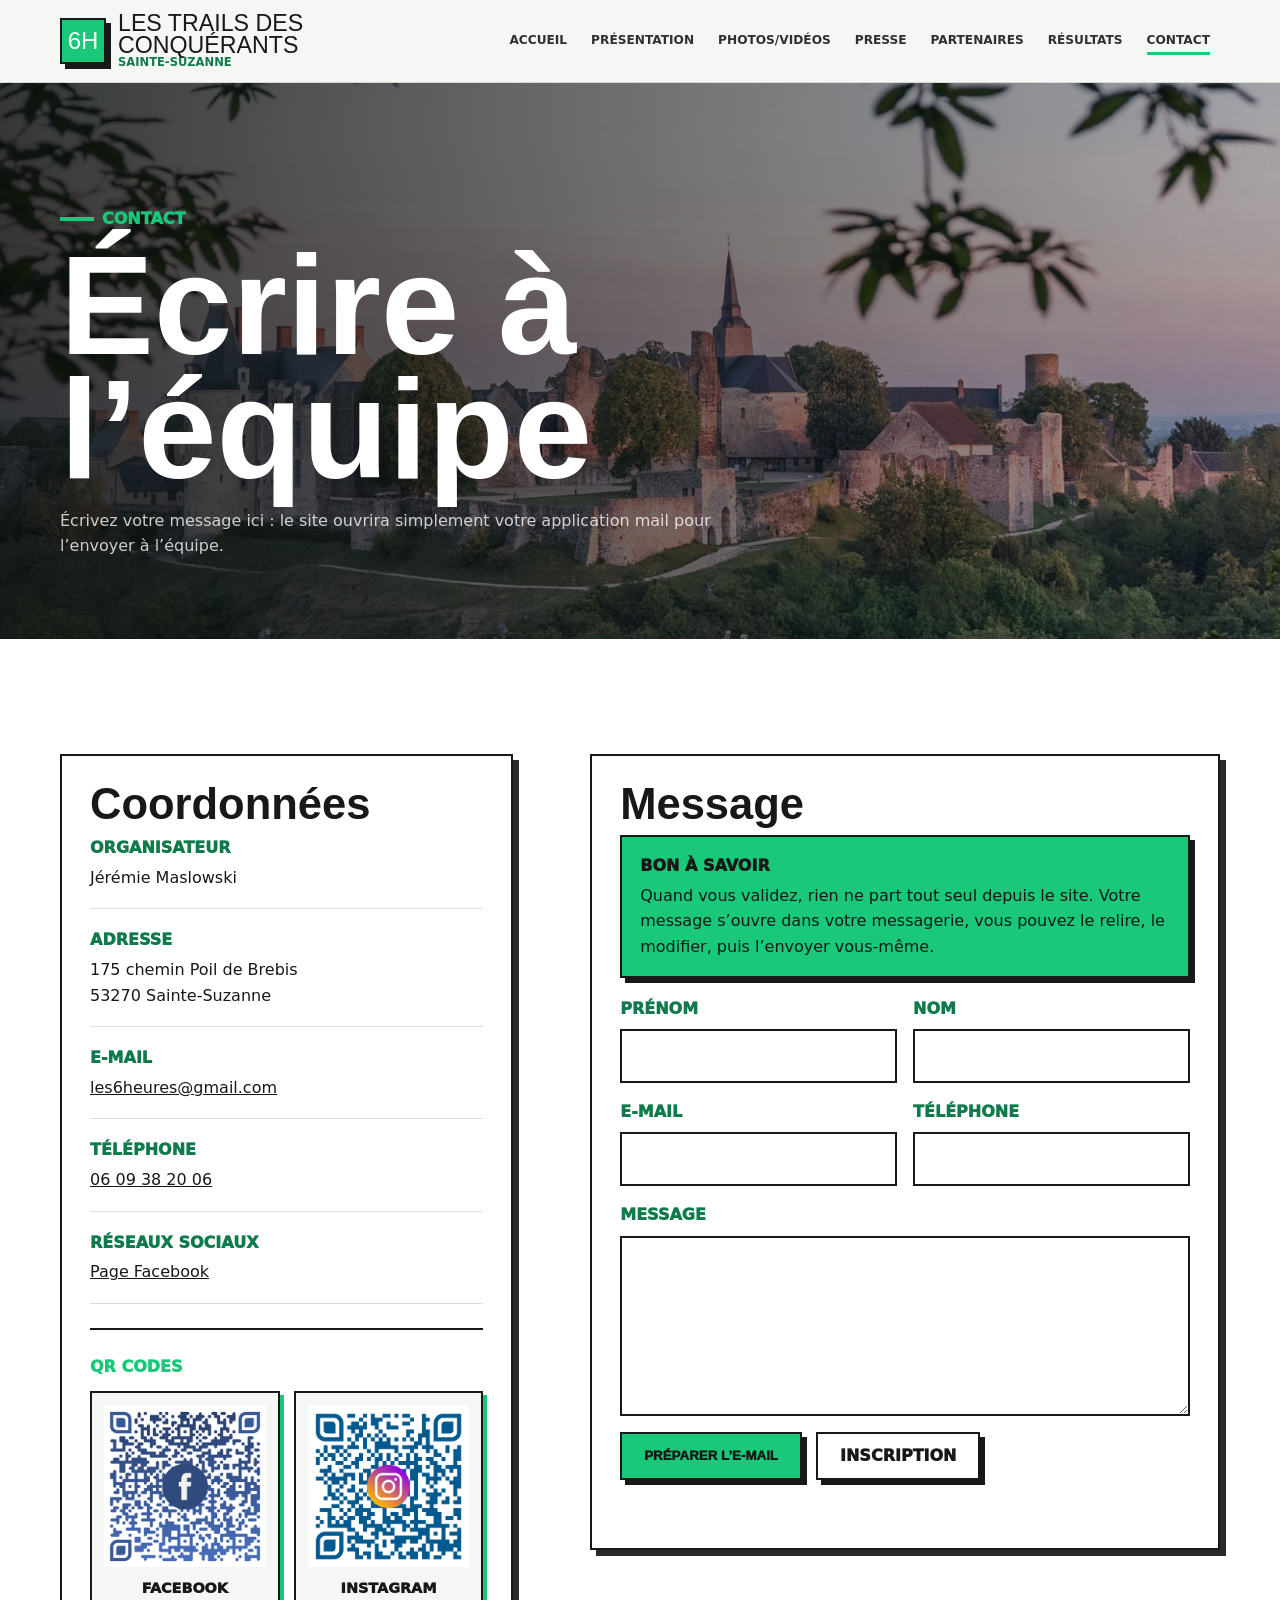
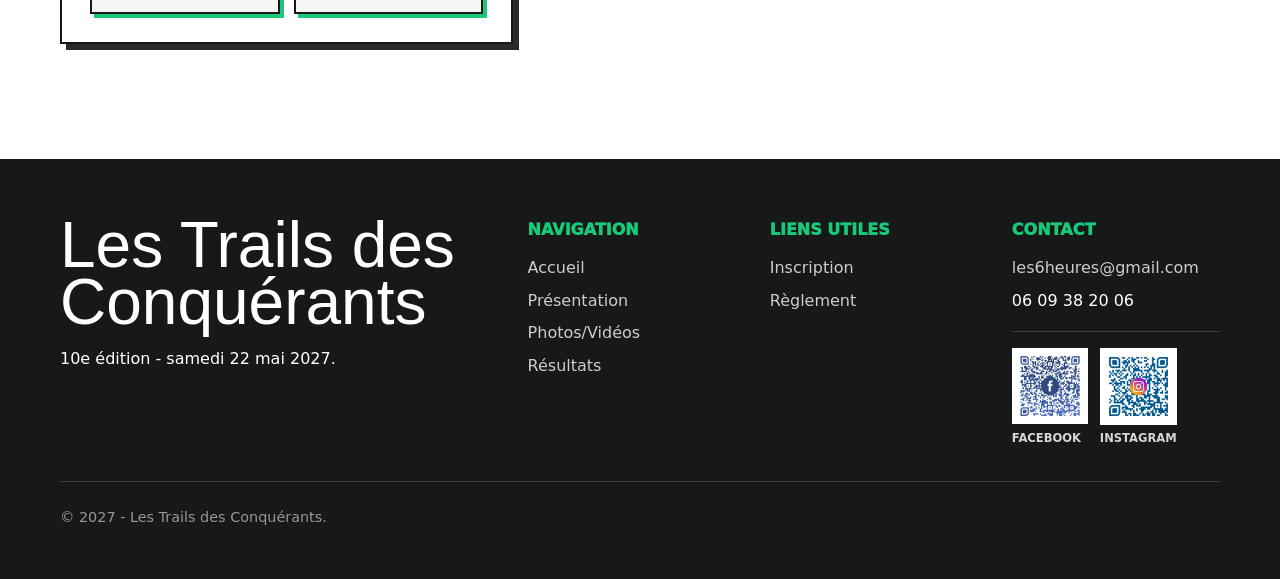
==== commit df620f33: "Update event details for 2027 edition" ====
--- a/contact.html
+++ b/contact.html
@@ -16,7 +16,7 @@
           <div class="container">
             <span class="eyebrow">Contact</span>
             <h1>Écrire à l’équipe</h1>
-            <p>Le formulaire prépare un e-mail localement : aucune donnée n’est envoyée à un service externe depuis cette V0 statique.</p>
+            <p>Écrivez votre message ici : le site ouvrira simplement votre application mail pour l’envoyer à l’équipe.</p>
           </div>
         </section>
 
@@ -47,6 +47,10 @@
             </aside>
             <section class="contact-card">
               <h3>Message</h3>
+              <div class="mail-notice">
+                <strong>Bon à savoir</strong>
+                <p>Quand vous validez, rien ne part tout seul depuis le site. Votre message s’ouvre dans votre messagerie, vous pouvez le relire, le modifier, puis l’envoyer vous-même.</p>
+              </div>
               <form class="contact-form" data-contact-form>
                 <div class="form-grid">
                   <div class="field"><label for="prenom">Prénom</label><input id="prenom" name="prenom" autocomplete="given-name"></div>
@@ -65,7 +69,7 @@
           </div>
         </section>
       </main>
-      <footer class="site-footer"><div class="container"><div class="footer-grid"><div><p class="footer-logo">Les Trails des Conquérants</p><p>Les 6 heures de Sainte-Suzanne - samedi 23 mai 2026.</p></div><div><span class="footer-title">Navigation</span><ul class="footer-list"><li><a href="index.html">Accueil</a></li><li><a href="presentation.html">Présentation</a></li><li><a href="photos.html">Photos/Vidéos</a></li><li><a href="resultats.html">Résultats</a></li></ul></div><div><span class="footer-title">Liens utiles</span><ul class="footer-list"><li><a href="https://www.finishers.com/course/trail-des-conquerants" target="_blank" rel="noreferrer">Inscription</a></li><li><a href="https://e04a4b11-f566-4e26-bbfb-964e0e38be47.filesusr.com/ugd/b395d0_584824db77064c71834c0f9d84c1de9d.pdf" target="_blank" rel="noreferrer">Règlement</a></li></ul></div><div><span class="footer-title">Contact</span><ul class="footer-list"><li><a href="mailto:les6heures@gmail.com">les6heures@gmail.com</a></li><li>06 09 38 20 06</li></ul>
+      <footer class="site-footer"><div class="container"><div class="footer-grid"><div><p class="footer-logo">Les Trails des Conquérants</p><p>10e édition - samedi 22 mai 2027.</p></div><div><span class="footer-title">Navigation</span><ul class="footer-list"><li><a href="index.html">Accueil</a></li><li><a href="presentation.html">Présentation</a></li><li><a href="photos.html">Photos/Vidéos</a></li><li><a href="resultats.html">Résultats</a></li></ul></div><div><span class="footer-title">Liens utiles</span><ul class="footer-list"><li><a href="https://www.finishers.com/course/trail-des-conquerants" target="_blank" rel="noreferrer">Inscription</a></li><li><a href="https://e04a4b11-f566-4e26-bbfb-964e0e38be47.filesusr.com/ugd/b395d0_584824db77064c71834c0f9d84c1de9d.pdf" target="_blank" rel="noreferrer">Règlement</a></li></ul></div><div><span class="footer-title">Contact</span><ul class="footer-list"><li><a href="mailto:les6heures@gmail.com">les6heures@gmail.com</a></li><li>06 09 38 20 06</li></ul>
               <div class="footer-qr-section" aria-label="QR codes réseaux sociaux">
                 <div class="footer-qr-grid">
                   <a class="footer-qr-card" href="assets/img/qr/facebook.png" aria-label="Agrandir le QR code Facebook">
@@ -77,7 +81,7 @@
                     <span>Instagram</span>
                   </a>
                 </div>
-              </div></div></div><p class="footer-bottom">© 2026 - Les Trails des Conquérants.</p></div></footer>
+              </div></div></div><p class="footer-bottom">© 2027 - Les Trails des Conquérants.</p></div></footer>
     </div>
     <script src="assets/js/main.js"></script>
   </body>
--- a/assets/css/styles.css
+++ b/assets/css/styles.css
@@ -299,6 +299,14 @@
   font-size: clamp(1.08rem, 2vw, 1.28rem);
 }
 
+.hero-slogan {
+  max-width: 620px;
+  margin: -10px 0 28px;
+  color: var(--green);
+  font-size: clamp(1.18rem, 2.3vw, 1.55rem);
+  font-weight: 950;
+}
+
 .hero-actions,
 .section-actions,
 .cta-actions,
@@ -428,6 +436,25 @@
 
 .text-stack > * + * {
   margin-top: 18px;
+}
+
+.legend-note {
+  padding: 18px 20px;
+  border: 2px solid var(--ink);
+  background: var(--mist);
+  box-shadow: 5px 5px 0 var(--green);
+}
+
+.legend-note span {
+  display: block;
+  margin-bottom: 8px;
+  color: var(--green-dark);
+  font-weight: 950;
+  text-transform: uppercase;
+}
+
+.legend-note p {
+  margin: 0;
 }
 
 .text-stack h2,
@@ -802,6 +829,26 @@
 .contact-form {
   display: grid;
   gap: 16px;
+}
+
+.mail-notice {
+  margin: 0 0 18px;
+  padding: 16px 18px;
+  border: 2px solid var(--ink);
+  background: var(--green);
+  color: var(--ink);
+  box-shadow: 5px 5px 0 var(--ink);
+}
+
+.mail-notice strong {
+  display: block;
+  margin-bottom: 4px;
+  font-weight: 950;
+  text-transform: uppercase;
+}
+
+.mail-notice p {
+  margin: 0;
 }
 
 .form-grid {
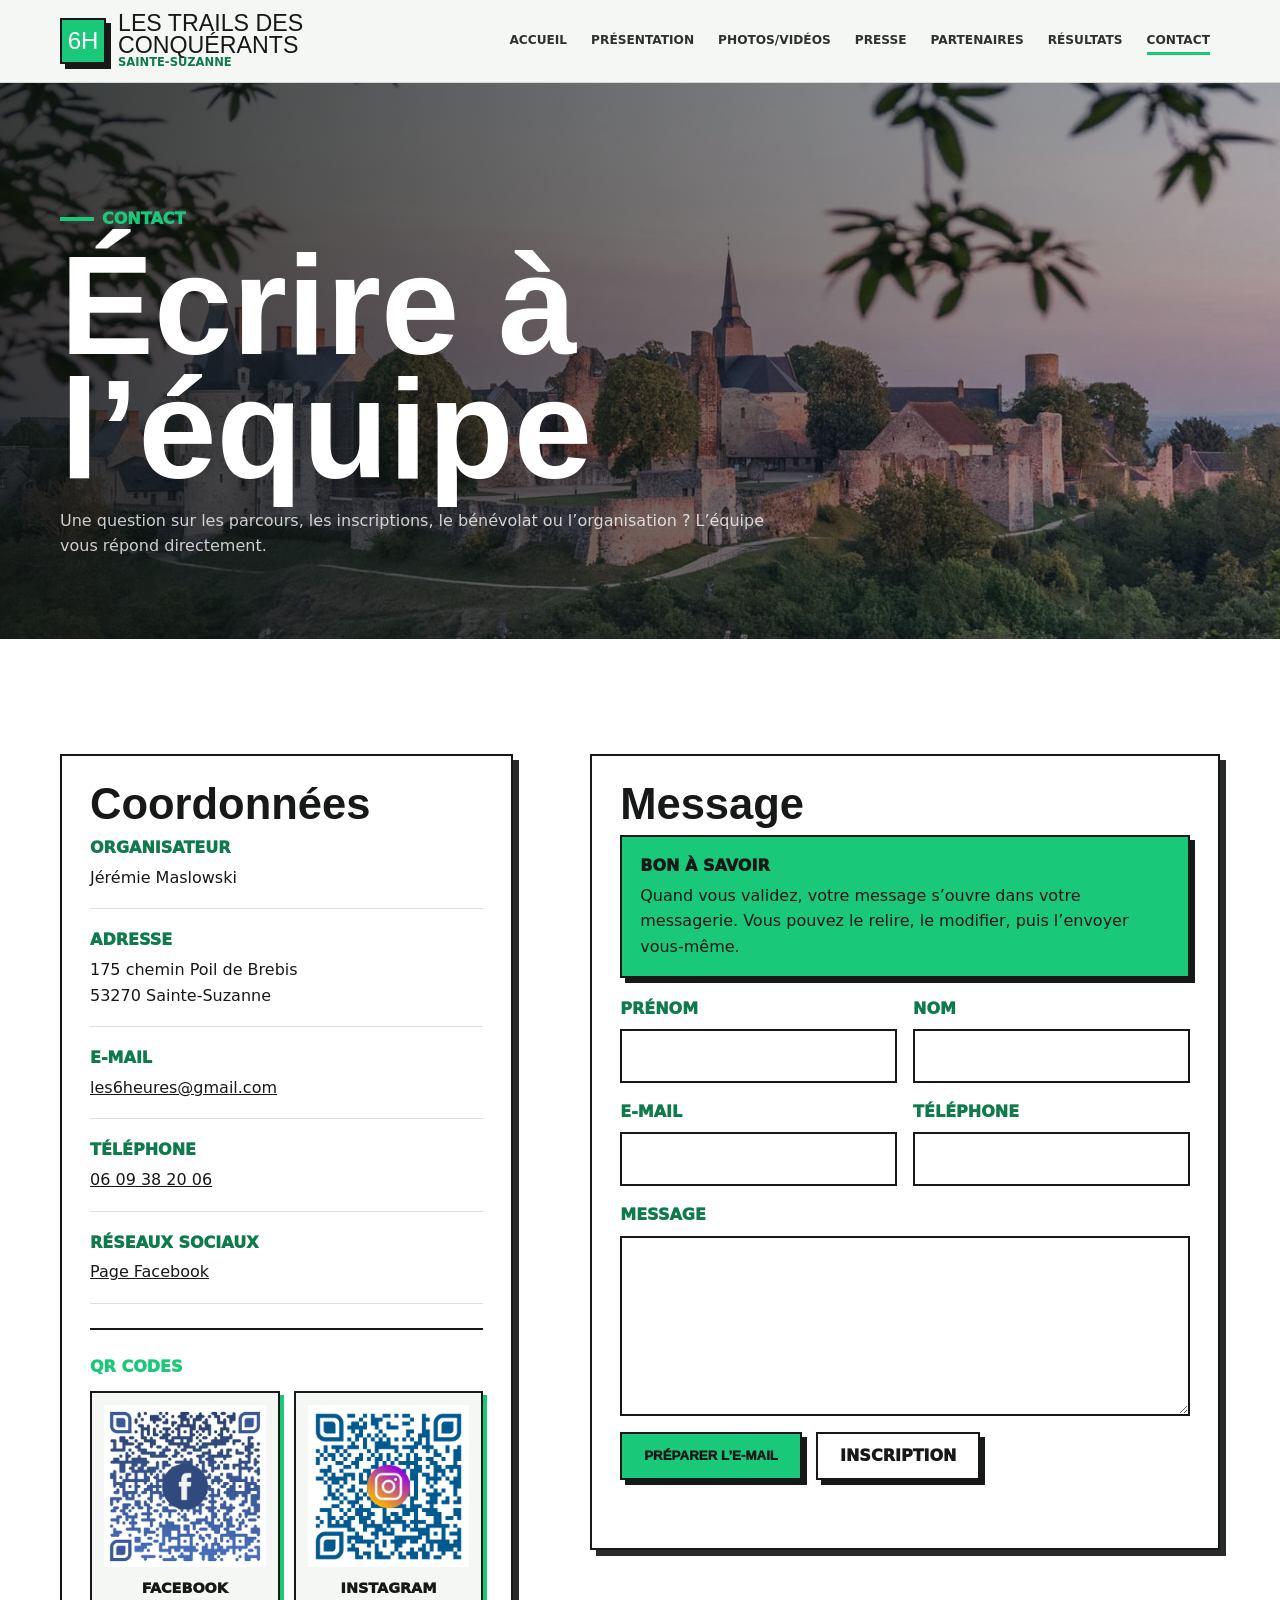
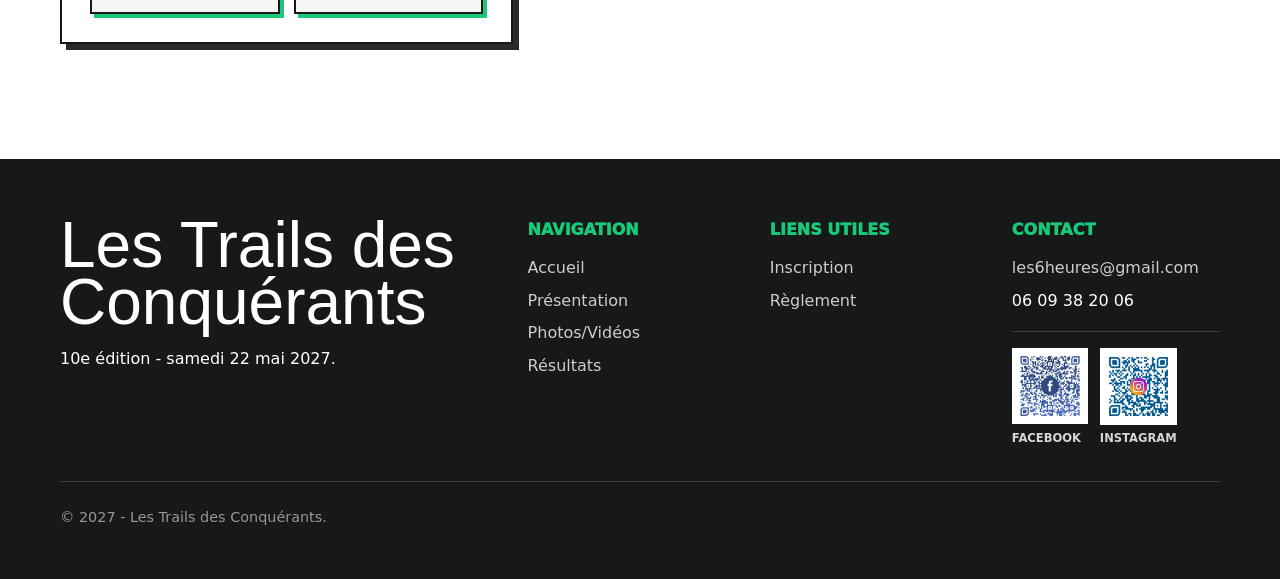
==== commit 165cce03: "Refine public page copy" ====
--- a/contact.html
+++ b/contact.html
@@ -16,7 +16,7 @@
           <div class="container">
             <span class="eyebrow">Contact</span>
             <h1>Écrire à l’équipe</h1>
-            <p>Écrivez votre message ici : le site ouvrira simplement votre application mail pour l’envoyer à l’équipe.</p>
+            <p>Une question sur les parcours, les inscriptions, le bénévolat ou l’organisation ? L’équipe vous répond directement.</p>
           </div>
         </section>
 
@@ -49,7 +49,7 @@
               <h3>Message</h3>
               <div class="mail-notice">
                 <strong>Bon à savoir</strong>
-                <p>Quand vous validez, rien ne part tout seul depuis le site. Votre message s’ouvre dans votre messagerie, vous pouvez le relire, le modifier, puis l’envoyer vous-même.</p>
+                <p>Quand vous validez, votre message s’ouvre dans votre messagerie. Vous pouvez le relire, le modifier, puis l’envoyer vous-même.</p>
               </div>
               <form class="contact-form" data-contact-form>
                 <div class="form-grid">
--- a/assets/css/styles.css
+++ b/assets/css/styles.css
@@ -34,6 +34,10 @@
   overflow: hidden;
 }
 
+body.qr-modal-open {
+  overflow: hidden;
+}
+
 img {
   display: block;
   max-width: 100%;
@@ -668,6 +672,131 @@
   transform: scale(1.04);
 }
 
+.reportage-wrap {
+  display: grid;
+  gap: clamp(46px, 7vw, 86px);
+}
+
+.reportage-story {
+  display: grid;
+  gap: 22px;
+}
+
+.reportage-heading {
+  display: grid;
+  grid-template-columns: minmax(180px, 0.36fr) minmax(0, 0.64fr);
+  gap: 24px;
+  align-items: end;
+  padding-bottom: 18px;
+  border-bottom: 2px solid var(--ink);
+}
+
+.reportage-heading p {
+  margin: 0;
+  color: rgba(23, 25, 24, 0.72);
+}
+
+.reportage-gallery {
+  display: grid;
+  grid-template-columns: repeat(12, 1fr);
+  grid-auto-rows: 78px;
+  gap: 10px;
+}
+
+.reportage-gallery a {
+  position: relative;
+  grid-column: span 3;
+  grid-row: span 2;
+  overflow: hidden;
+  border: 2px solid var(--ink);
+  background: var(--ink);
+}
+
+.reportage-gallery a:nth-child(10n + 1),
+.reportage-gallery a:nth-child(10n + 6) {
+  grid-column: span 6;
+  grid-row: span 4;
+}
+
+.reportage-gallery a:nth-child(10n + 3),
+.reportage-gallery a:nth-child(10n + 8) {
+  grid-column: span 4;
+  grid-row: span 3;
+}
+
+.reportage-gallery img {
+  width: 100%;
+  height: 100%;
+  object-fit: cover;
+  transition: transform 260ms ease;
+}
+
+.reportage-gallery a:hover img,
+.reportage-gallery a:focus-visible img {
+  transform: scale(1.04);
+}
+
+.thanks-section {
+  border-top: 1px solid var(--line);
+}
+
+.thanks-grid {
+  display: grid;
+  gap: 18px;
+}
+
+.thanks-card {
+  display: grid;
+  grid-template-columns: 160px minmax(0, 1fr);
+  gap: clamp(22px, 4vw, 46px);
+  align-items: center;
+  padding: clamp(20px, 4vw, 34px);
+  border: 2px solid var(--ink);
+  background: var(--mist);
+  box-shadow: 6px 6px 0 rgba(23, 25, 24, 0.92);
+}
+
+.thanks-avatar {
+  width: 160px;
+  aspect-ratio: 1;
+  border: 2px solid var(--ink);
+  border-radius: 50%;
+  background: var(--white);
+  object-fit: cover;
+}
+
+.thanks-copy {
+  display: grid;
+  gap: 12px;
+  justify-items: start;
+}
+
+.thanks-copy h3 {
+  margin: 0;
+  font-family: var(--display);
+  font-size: clamp(2.2rem, 5vw, 4.8rem);
+  line-height: 0.9;
+}
+
+.thanks-copy p {
+  margin: 0;
+  font-size: clamp(1rem, 1.5vw, 1.18rem);
+}
+
+.thanks-logo-link {
+  display: inline-grid;
+  padding: 10px 12px;
+  border: 2px solid var(--ink);
+  background: var(--white);
+  box-shadow: 4px 4px 0 var(--green);
+}
+
+.thanks-logo-link img {
+  width: min(260px, 60vw);
+  max-height: 104px;
+  object-fit: contain;
+}
+
 .video-grid {
   grid-template-columns: repeat(3, 1fr);
 }
@@ -823,6 +952,77 @@
 .qr-card strong {
   font-size: 0.9rem;
   font-weight: 950;
+  text-transform: uppercase;
+}
+
+.qr-modal {
+  position: fixed;
+  inset: 0;
+  z-index: 80;
+  display: grid;
+  place-items: center;
+  padding: 24px;
+  background: rgba(10, 14, 12, 0.78);
+  opacity: 0;
+  pointer-events: none;
+  transition: opacity 180ms ease;
+}
+
+.qr-modal.is-open {
+  opacity: 1;
+  pointer-events: auto;
+}
+
+.qr-modal-panel {
+  position: relative;
+  display: grid;
+  gap: 14px;
+  width: min(420px, 100%);
+  padding: clamp(18px, 4vw, 28px);
+  border: 2px solid var(--ink);
+  background: var(--white);
+  box-shadow: 10px 10px 0 var(--green);
+  transform: translateY(10px) scale(0.98);
+  transition: transform 180ms ease;
+}
+
+.qr-modal.is-open .qr-modal-panel {
+  transform: translateY(0) scale(1);
+}
+
+.qr-modal-close {
+  position: absolute;
+  top: 10px;
+  right: 10px;
+  display: grid;
+  place-items: center;
+  width: 40px;
+  height: 40px;
+  border: 2px solid var(--ink);
+  background: var(--green);
+  color: var(--ink);
+  font: inherit;
+  font-size: 1.4rem;
+  font-weight: 950;
+  line-height: 1;
+  cursor: pointer;
+}
+
+.qr-modal-image {
+  width: min(320px, 78vw);
+  aspect-ratio: 1;
+  margin: 18px auto 0;
+  padding: 8px;
+  border: 2px solid var(--ink);
+  background: var(--white);
+  object-fit: contain;
+}
+
+.qr-modal-label {
+  margin: 0;
+  color: var(--ink);
+  font-weight: 950;
+  text-align: center;
   text-transform: uppercase;
 }
 
@@ -1076,6 +1276,7 @@
   .split,
   .contact-layout,
   .cta-layout,
+  .reportage-heading,
   .footer-grid {
     grid-template-columns: 1fr;
   }
@@ -1096,6 +1297,23 @@
 
   .press-grid {
     grid-template-columns: repeat(2, 1fr);
+  }
+
+  .reportage-gallery {
+    grid-template-columns: repeat(8, 1fr);
+  }
+
+  .reportage-gallery a,
+  .reportage-gallery a:nth-child(10n + 3),
+  .reportage-gallery a:nth-child(10n + 8) {
+    grid-column: span 4;
+    grid-row: span 3;
+  }
+
+  .reportage-gallery a:nth-child(10n + 1),
+  .reportage-gallery a:nth-child(10n + 6) {
+    grid-column: span 8;
+    grid-row: span 4;
   }
 }
 
@@ -1181,6 +1399,28 @@
     grid-row: auto;
   }
 
+  .reportage-gallery {
+    grid-template-columns: 1fr;
+    grid-auto-rows: 230px;
+  }
+
+  .reportage-gallery a,
+  .reportage-gallery a:nth-child(10n + 1),
+  .reportage-gallery a:nth-child(10n + 3),
+  .reportage-gallery a:nth-child(10n + 6),
+  .reportage-gallery a:nth-child(10n + 8) {
+    grid-column: auto;
+    grid-row: auto;
+  }
+
+  .thanks-card {
+    grid-template-columns: 1fr;
+  }
+
+  .thanks-avatar {
+    width: min(180px, 70vw);
+  }
+
   .schedule-row {
     grid-template-columns: 1fr;
     gap: 6px;
